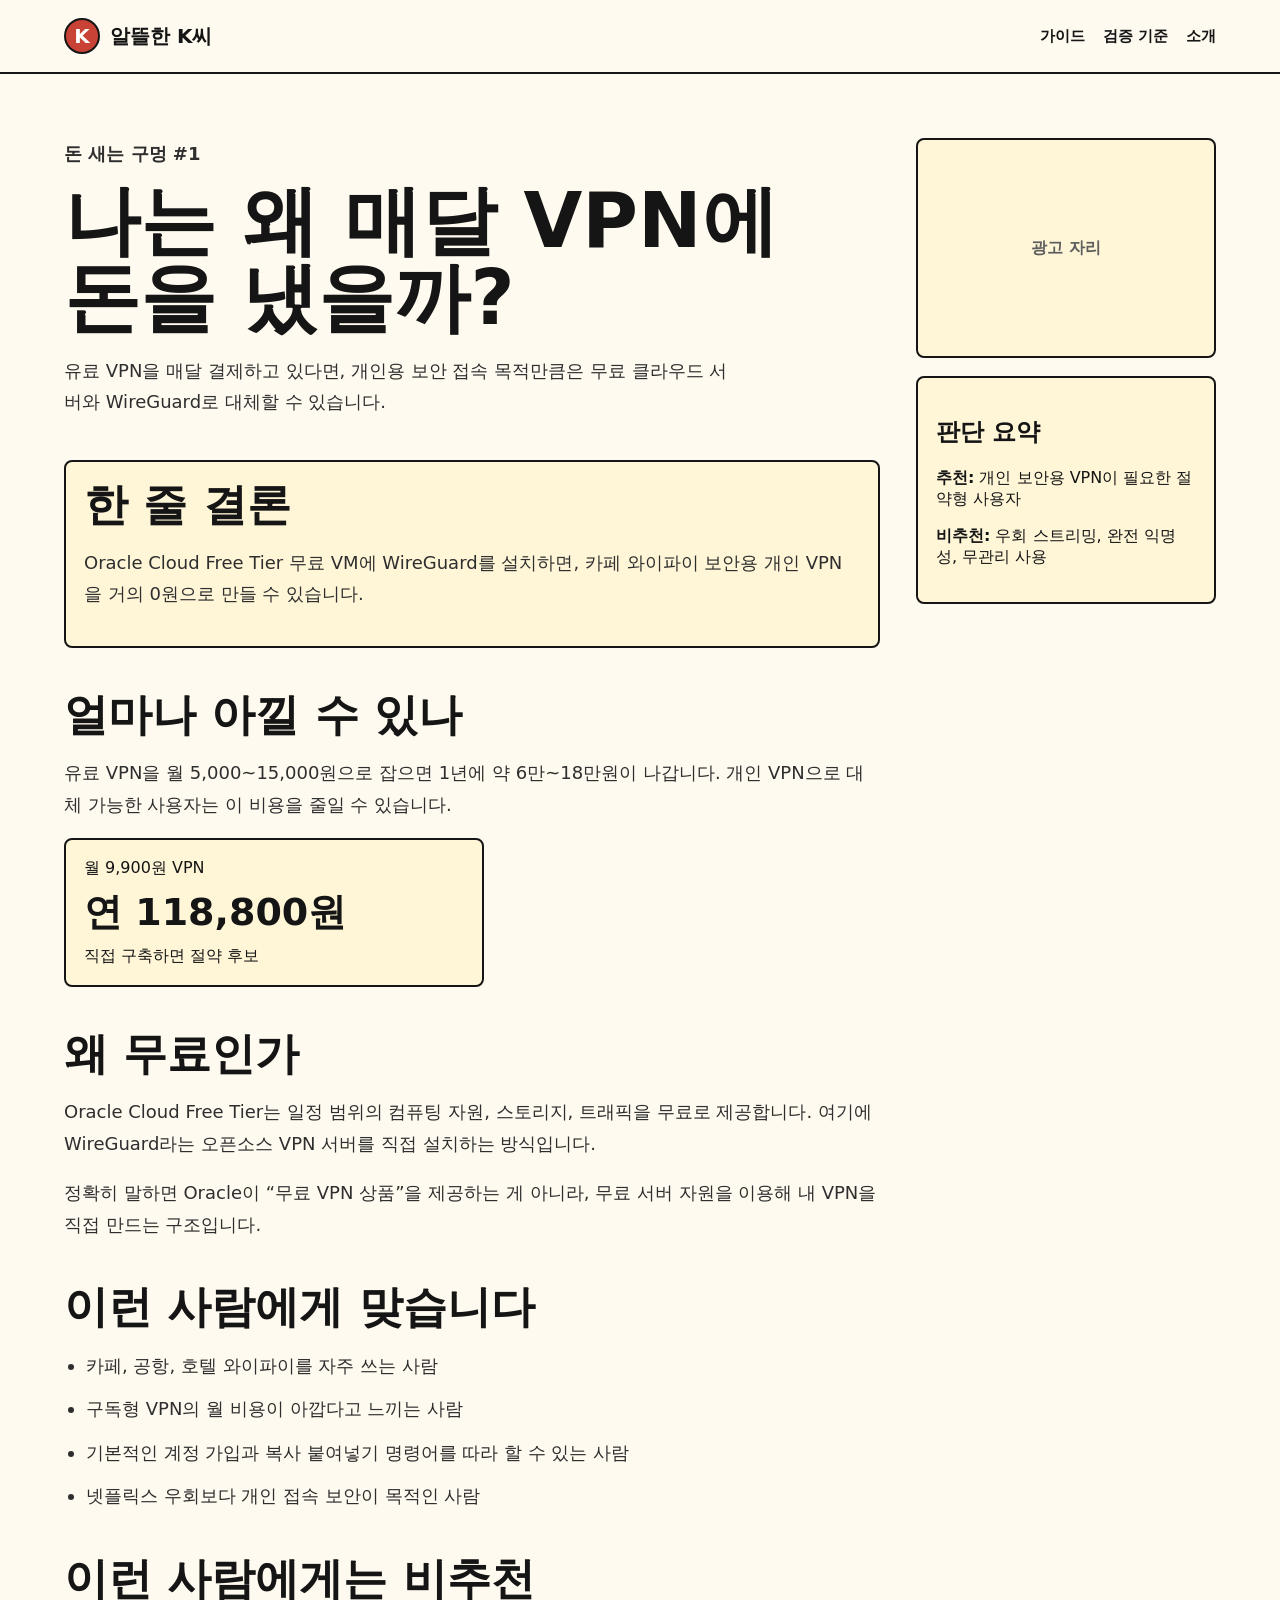
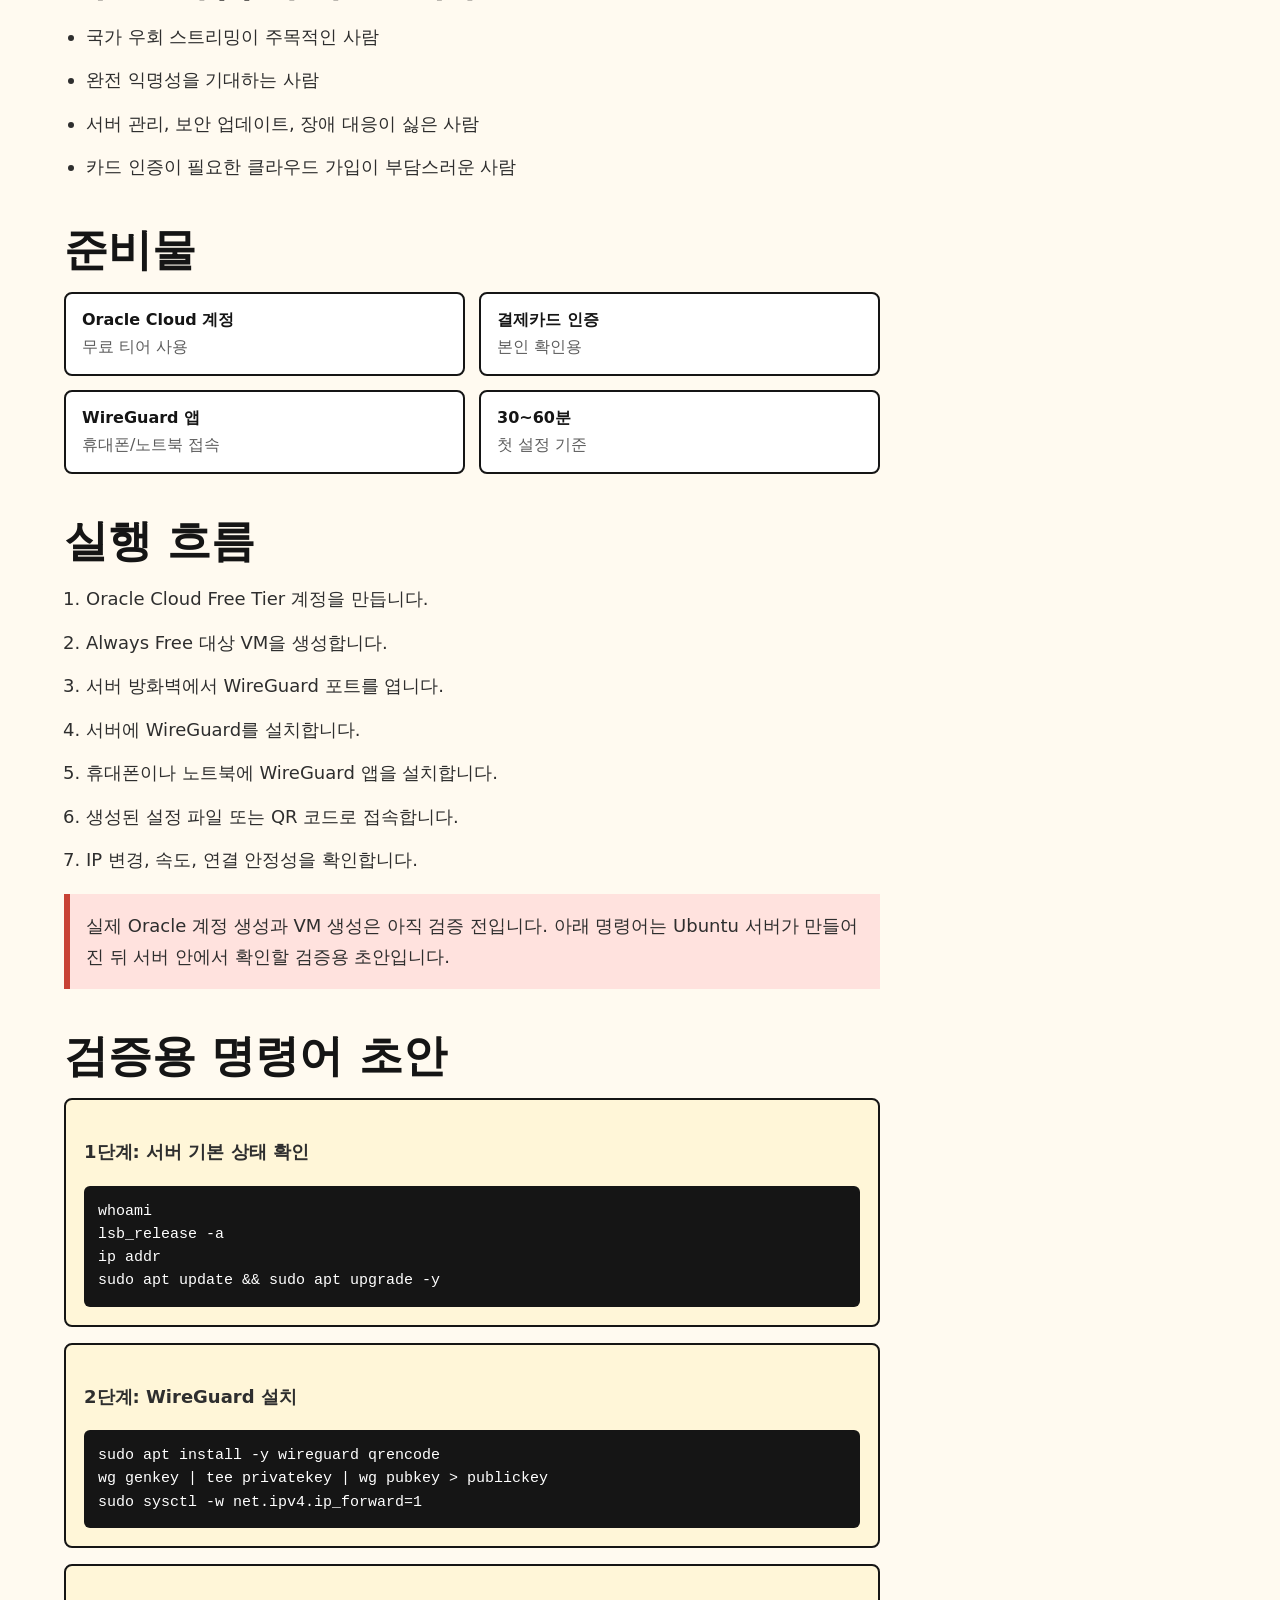
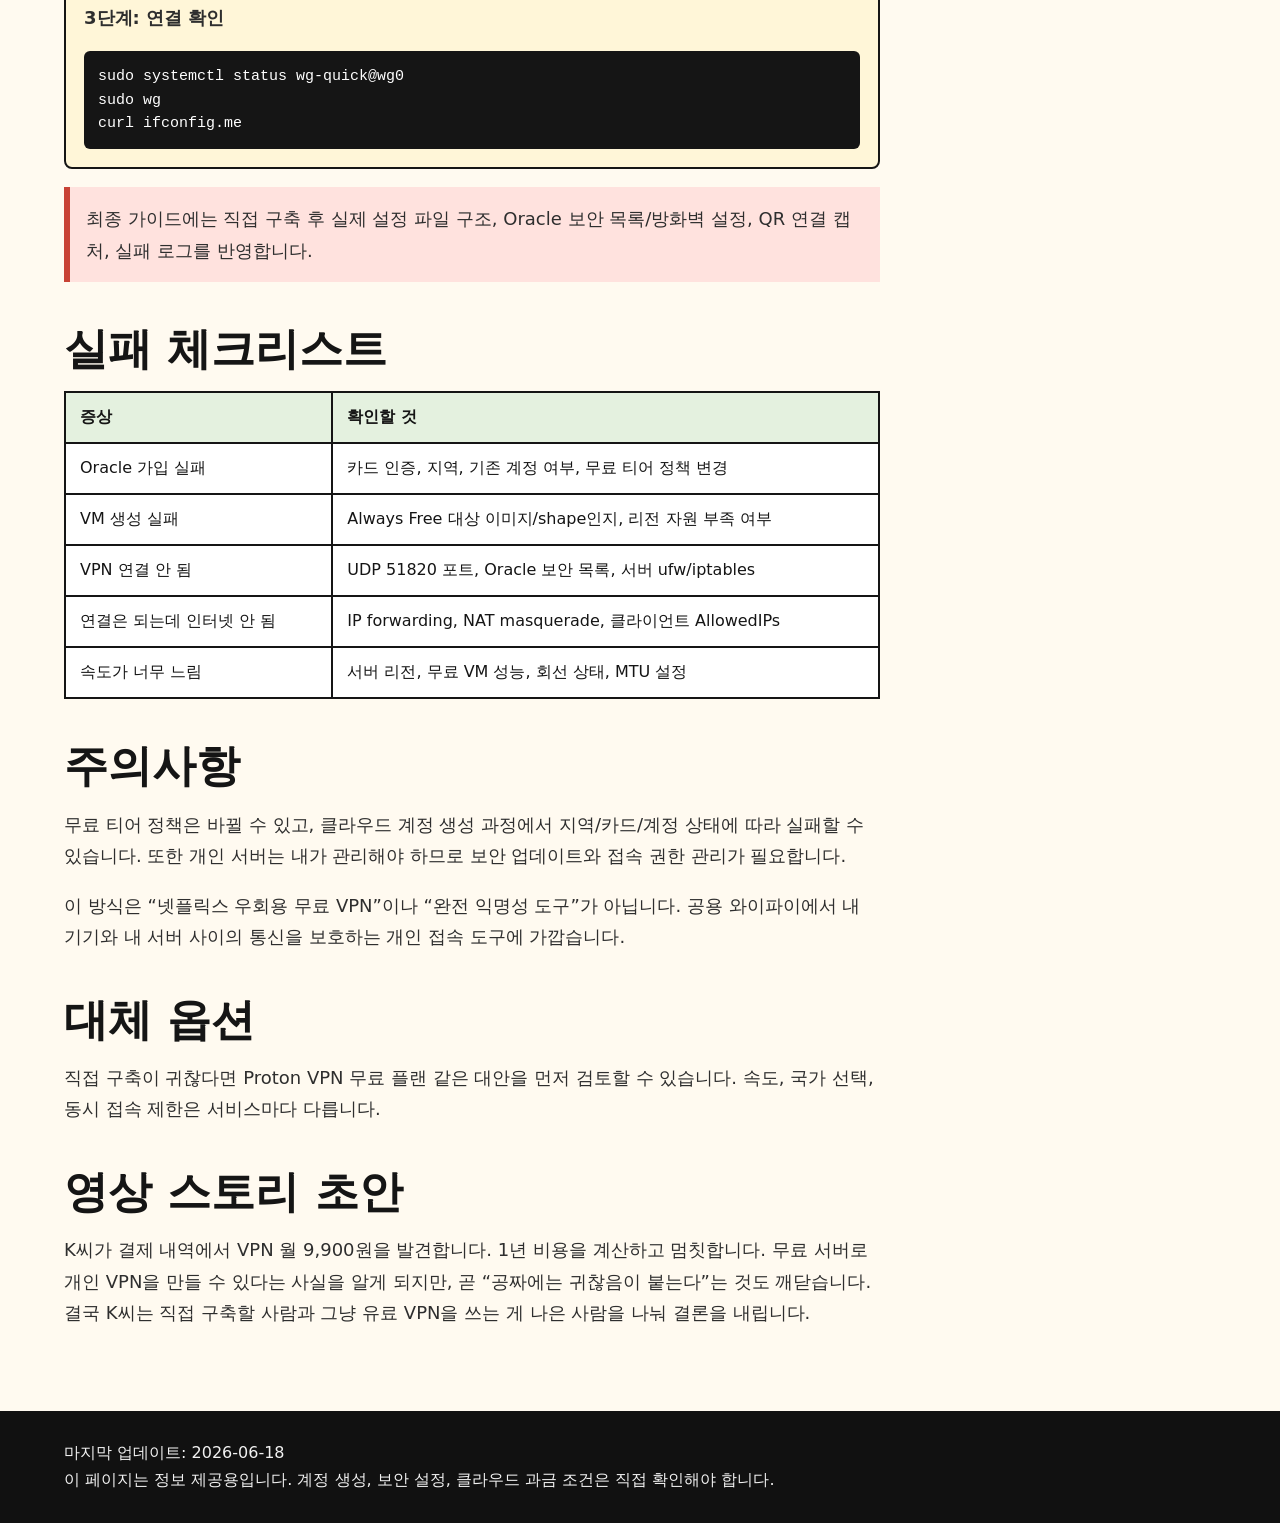
==== guides/oracle-wireguard-vpn.html @ 28476ea3 "Initial frugal K static site" ====
<!doctype html>
<html lang="ko">
  <head>
    <meta charset="utf-8">
    <meta name="viewport" content="width=device-width, initial-scale=1">
    <title>나는 왜 매달 VPN에 돈을 냈을까? | 알뜰한 K씨</title>
    <meta name="description" content="Oracle Cloud Free Tier 무료 VM과 WireGuard로 개인 VPN을 만드는 절약 가이드. 비용, 장단점, 준비물, 실행 흐름을 정리했습니다.">
    <link rel="stylesheet" href="../styles.css">
  </head>
  <body>
    <header class="site-header">
      <a class="brand" href="../index.html" aria-label="알뜰한 K씨 홈">
        <span class="brand-mark">K</span>
        <span>알뜰한 K씨</span>
      </a>
      <nav class="nav" aria-label="주요 메뉴">
        <a href="../index.html#guides">가이드</a>
        <a href="../index.html#method">검증 기준</a>
        <a href="../index.html#about">소개</a>
      </nav>
    </header>

    <main class="article-layout">
      <article class="article">
        <p class="eyebrow">돈 새는 구멍 #1</p>
        <h1>나는 왜 매달 VPN에 돈을 냈을까?</h1>
        <p class="lead">
          유료 VPN을 매달 결제하고 있다면, 개인용 보안 접속 목적만큼은 무료 클라우드 서버와 WireGuard로 대체할 수 있습니다.
        </p>

        <aside class="summary-box">
          <h2>한 줄 결론</h2>
          <p>
            Oracle Cloud Free Tier 무료 VM에 WireGuard를 설치하면, 카페 와이파이 보안용 개인 VPN을 거의 0원으로 만들 수 있습니다.
          </p>
        </aside>

        <section>
          <h2>얼마나 아낄 수 있나</h2>
          <p>
            유료 VPN을 월 5,000~15,000원으로 잡으면 1년에 약 6만~18만원이 나갑니다. 개인 VPN으로 대체 가능한 사용자는 이 비용을 줄일 수 있습니다.
          </p>
          <div class="calc-card">
            <span>월 9,900원 VPN</span>
            <strong>연 118,800원</strong>
            <span>직접 구축하면 절약 후보</span>
          </div>
        </section>

        <section>
          <h2>왜 무료인가</h2>
          <p>
            Oracle Cloud Free Tier는 일정 범위의 컴퓨팅 자원, 스토리지, 트래픽을 무료로 제공합니다. 여기에 WireGuard라는 오픈소스 VPN 서버를 직접 설치하는 방식입니다.
          </p>
          <p>
            정확히 말하면 Oracle이 “무료 VPN 상품”을 제공하는 게 아니라, 무료 서버 자원을 이용해 내 VPN을 직접 만드는 구조입니다.
          </p>
        </section>

        <section>
          <h2>이런 사람에게 맞습니다</h2>
          <ul class="check-list">
            <li>카페, 공항, 호텔 와이파이를 자주 쓰는 사람</li>
            <li>구독형 VPN의 월 비용이 아깝다고 느끼는 사람</li>
            <li>기본적인 계정 가입과 복사 붙여넣기 명령어를 따라 할 수 있는 사람</li>
            <li>넷플릭스 우회보다 개인 접속 보안이 목적인 사람</li>
          </ul>
        </section>

        <section>
          <h2>이런 사람에게는 비추천</h2>
          <ul class="warning-list">
            <li>국가 우회 스트리밍이 주목적인 사람</li>
            <li>완전 익명성을 기대하는 사람</li>
            <li>서버 관리, 보안 업데이트, 장애 대응이 싫은 사람</li>
            <li>카드 인증이 필요한 클라우드 가입이 부담스러운 사람</li>
          </ul>
        </section>

        <section>
          <h2>준비물</h2>
          <div class="step-grid">
            <div><strong>Oracle Cloud 계정</strong><span>무료 티어 사용</span></div>
            <div><strong>결제카드 인증</strong><span>본인 확인용</span></div>
            <div><strong>WireGuard 앱</strong><span>휴대폰/노트북 접속</span></div>
            <div><strong>30~60분</strong><span>첫 설정 기준</span></div>
          </div>
        </section>

        <section>
          <h2>실행 흐름</h2>
          <ol class="steps">
            <li>Oracle Cloud Free Tier 계정을 만듭니다.</li>
            <li>Always Free 대상 VM을 생성합니다.</li>
            <li>서버 방화벽에서 WireGuard 포트를 엽니다.</li>
            <li>서버에 WireGuard를 설치합니다.</li>
            <li>휴대폰이나 노트북에 WireGuard 앱을 설치합니다.</li>
            <li>생성된 설정 파일 또는 QR 코드로 접속합니다.</li>
            <li>IP 변경, 속도, 연결 안정성을 확인합니다.</li>
          </ol>
          <p class="note">
            실제 Oracle 계정 생성과 VM 생성은 아직 검증 전입니다. 아래 명령어는 Ubuntu 서버가 만들어진 뒤 서버 안에서 확인할 검증용 초안입니다.
          </p>
        </section>

        <section>
          <h2>검증용 명령어 초안</h2>
          <div class="command-card">
            <p><strong>1단계: 서버 기본 상태 확인</strong></p>
            <pre><code>whoami
lsb_release -a
ip addr
sudo apt update && sudo apt upgrade -y</code></pre>
          </div>
          <div class="command-card">
            <p><strong>2단계: WireGuard 설치</strong></p>
            <pre><code>sudo apt install -y wireguard qrencode
wg genkey | tee privatekey | wg pubkey > publickey
sudo sysctl -w net.ipv4.ip_forward=1</code></pre>
          </div>
          <div class="command-card">
            <p><strong>3단계: 연결 확인</strong></p>
            <pre><code>sudo systemctl status wg-quick@wg0
sudo wg
curl ifconfig.me</code></pre>
          </div>
          <p class="note">
            최종 가이드에는 직접 구축 후 실제 설정 파일 구조, Oracle 보안 목록/방화벽 설정, QR 연결 캡처, 실패 로그를 반영합니다.
          </p>
        </section>

        <section>
          <h2>실패 체크리스트</h2>
          <table class="trouble-table">
            <thead>
              <tr><th>증상</th><th>확인할 것</th></tr>
            </thead>
            <tbody>
              <tr><td>Oracle 가입 실패</td><td>카드 인증, 지역, 기존 계정 여부, 무료 티어 정책 변경</td></tr>
              <tr><td>VM 생성 실패</td><td>Always Free 대상 이미지/shape인지, 리전 자원 부족 여부</td></tr>
              <tr><td>VPN 연결 안 됨</td><td>UDP 51820 포트, Oracle 보안 목록, 서버 ufw/iptables</td></tr>
              <tr><td>연결은 되는데 인터넷 안 됨</td><td>IP forwarding, NAT masquerade, 클라이언트 AllowedIPs</td></tr>
              <tr><td>속도가 너무 느림</td><td>서버 리전, 무료 VM 성능, 회선 상태, MTU 설정</td></tr>
            </tbody>
          </table>
        </section>

        <section>
          <h2>주의사항</h2>
          <p>
            무료 티어 정책은 바뀔 수 있고, 클라우드 계정 생성 과정에서 지역/카드/계정 상태에 따라 실패할 수 있습니다. 또한 개인 서버는 내가 관리해야 하므로 보안 업데이트와 접속 권한 관리가 필요합니다.
          </p>
          <p>
            이 방식은 “넷플릭스 우회용 무료 VPN”이나 “완전 익명성 도구”가 아닙니다. 공용 와이파이에서 내 기기와 내 서버 사이의 통신을 보호하는 개인 접속 도구에 가깝습니다.
          </p>
        </section>

        <section>
          <h2>대체 옵션</h2>
          <p>
            직접 구축이 귀찮다면 Proton VPN 무료 플랜 같은 대안을 먼저 검토할 수 있습니다. 속도, 국가 선택, 동시 접속 제한은 서비스마다 다릅니다.
          </p>
        </section>

        <section class="video-brief">
          <h2>영상 스토리 초안</h2>
          <p>
            K씨가 결제 내역에서 VPN 월 9,900원을 발견합니다. 1년 비용을 계산하고 멈칫합니다. 무료 서버로 개인 VPN을 만들 수 있다는 사실을 알게 되지만, 곧 “공짜에는 귀찮음이 붙는다”는 것도 깨닫습니다. 결국 K씨는 직접 구축할 사람과 그냥 유료 VPN을 쓰는 게 나은 사람을 나눠 결론을 내립니다.
          </p>
        </section>
      </article>

      <aside class="sidebar">
        <div class="ad-box">광고 자리</div>
        <div class="side-card">
          <h2>판단 요약</h2>
          <p><strong>추천:</strong> 개인 보안용 VPN이 필요한 절약형 사용자</p>
          <p><strong>비추천:</strong> 우회 스트리밍, 완전 익명성, 무관리 사용</p>
        </div>
      </aside>
    </main>

    <footer class="footer">
      <p>마지막 업데이트: 2026-06-18</p>
      <p>이 페이지는 정보 제공용입니다. 계정 생성, 보안 설정, 클라우드 과금 조건은 직접 확인해야 합니다.</p>
    </footer>
  </body>
</html>
---- styles.css ----
:root {
  color-scheme: light;
  --ink: #151515;
  --muted: #5d5d5d;
  --line: #d9d1bf;
  --paper: #fffaf0;
  --field: #e4f1df;
  --yellow: #f3e5a6;
  --red: #c84235;
  --green: #16745b;
  --black: #111111;
  --white: #ffffff;
  font-family: Pretendard, Apple SD Gothic Neo, Malgun Gothic, system-ui, sans-serif;
}

* {
  box-sizing: border-box;
}

body {
  margin: 0;
  background: var(--paper);
  color: var(--ink);
}

a {
  color: inherit;
}

.site-header {
  position: sticky;
  top: 0;
  z-index: 10;
  display: flex;
  align-items: center;
  justify-content: space-between;
  gap: 24px;
  padding: 18px clamp(18px, 5vw, 64px);
  background: rgba(255, 250, 240, 0.94);
  border-bottom: 2px solid var(--ink);
}

.brand,
.nav,
.hero-actions,
.stats,
.step-grid {
  display: flex;
  align-items: center;
}

.brand {
  gap: 10px;
  font-size: 20px;
  font-weight: 900;
  text-decoration: none;
}

.brand-mark {
  display: grid;
  width: 36px;
  height: 36px;
  place-items: center;
  background: var(--red);
  color: var(--white);
  border: 2px solid var(--ink);
  border-radius: 50%;
}

.nav {
  gap: 18px;
  font-size: 15px;
  font-weight: 800;
}

.nav a {
  text-decoration: none;
}

.hero {
  display: grid;
  grid-template-columns: minmax(0, 1.05fr) minmax(320px, 0.95fr);
  gap: clamp(28px, 6vw, 72px);
  align-items: center;
  min-height: 620px;
  padding: 56px clamp(18px, 5vw, 64px) 70px;
  background: #e9f3df;
  border-bottom: 3px solid var(--ink);
}

.hero h1,
.article h1 {
  max-width: 780px;
  margin: 0;
  font-size: clamp(42px, 7vw, 86px);
  line-height: 1.02;
  letter-spacing: 0;
}

.lead {
  max-width: 680px;
  color: #303030;
  font-size: 21px;
  line-height: 1.65;
}

.eyebrow,
.tag {
  margin: 0 0 12px;
  color: var(--red);
  font-size: 14px;
  font-weight: 900;
  letter-spacing: 0;
  text-transform: uppercase;
}

.hero-actions {
  flex-wrap: wrap;
  gap: 12px;
  margin-top: 28px;
}

.button {
  display: inline-flex;
  align-items: center;
  min-height: 48px;
  padding: 0 18px;
  border: 2px solid var(--ink);
  border-radius: 6px;
  font-weight: 900;
  text-decoration: none;
  box-shadow: 4px 4px 0 var(--ink);
}

.primary {
  background: var(--ink);
  color: var(--white);
  box-shadow: 4px 4px 0 var(--red);
}

.secondary {
  background: var(--white);
}

.character-card {
  min-height: 410px;
  background: var(--white);
  border: 3px solid var(--ink);
  border-radius: 8px;
  box-shadow: 10px 10px 0 var(--ink);
  overflow: hidden;
}

.k-scene {
  position: relative;
  min-height: 410px;
  background:
    linear-gradient(90deg, rgba(21, 21, 21, 0.06) 1px, transparent 1px),
    linear-gradient(180deg, #f9f2dc 0 64%, #d9e8cf 64%);
  background-size: 34px 34px, auto;
}

.receipt {
  position: absolute;
  top: 42px;
  left: 36px;
  width: 180px;
  padding: 18px;
  background: #fffdf6;
  border: 2px solid var(--ink);
  transform: rotate(-5deg);
  font-size: 19px;
  font-weight: 900;
  line-height: 1.1;
}

.receipt span {
  display: block;
  margin-top: 8px;
  color: var(--muted);
  font-size: 14px;
}

.stamp {
  position: absolute;
  left: 62px;
  bottom: 66px;
  padding: 10px 14px;
  color: var(--red);
  border: 4px solid var(--red);
  border-radius: 4px;
  font-size: 22px;
  font-weight: 900;
  transform: rotate(-9deg);
}

.k-character {
  position: absolute;
  right: 58px;
  bottom: 44px;
  width: 190px;
  height: 270px;
}

.hair {
  position: absolute;
  top: 0;
  left: 28px;
  width: 126px;
  height: 74px;
  background: var(--ink);
  border-radius: 22px 28px 14px 18px;
}

.face {
  position: absolute;
  top: 42px;
  left: 30px;
  width: 130px;
  height: 136px;
  background: var(--white);
  border: 3px solid var(--ink);
  border-radius: 32px;
}

.glasses {
  position: absolute;
  top: 46px;
  width: 36px;
  height: 28px;
  border: 3px solid var(--ink);
  border-radius: 10px;
}

.glasses.left {
  left: 24px;
}

.glasses.right {
  right: 24px;
}

.eye {
  position: absolute;
  top: 9px;
  left: 13px;
  width: 7px;
  height: 7px;
  background: var(--ink);
  border-radius: 50%;
}

.bridge {
  position: absolute;
  top: 60px;
  left: 59px;
  width: 14px;
  height: 3px;
  background: var(--ink);
}

.mouth {
  position: absolute;
  left: 48px;
  bottom: 30px;
  width: 36px;
  height: 3px;
  background: var(--ink);
}

.body {
  position: absolute;
  left: 44px;
  bottom: 0;
  width: 104px;
  height: 112px;
  background: var(--green);
  border: 3px solid var(--ink);
  border-radius: 28px 28px 8px 8px;
}

.calculator {
  position: absolute;
  right: -4px;
  bottom: 26px;
  width: 58px;
  height: 70px;
  padding-top: 10px;
  background: var(--white);
  border: 3px solid var(--ink);
  border-radius: 8px;
  font-size: 16px;
  font-weight: 900;
  line-height: 1.35;
  text-align: center;
  transform: rotate(5deg);
}

.thought {
  position: absolute;
  right: 28px;
  top: 66px;
  padding: 12px 16px;
  background: var(--white);
  border: 2px solid var(--ink);
  border-radius: 6px;
  font-size: 21px;
  font-weight: 900;
}

.section,
.article-layout {
  padding: 64px clamp(18px, 5vw, 64px);
}

.section-heading {
  margin-bottom: 22px;
}

.section h2,
.article h2 {
  margin: 0 0 18px;
  font-size: clamp(28px, 4vw, 44px);
  line-height: 1.12;
}

.guide-card {
  display: grid;
  grid-template-columns: minmax(0, 1fr) minmax(260px, 360px);
  gap: 28px;
  padding: 28px;
  background: var(--white);
  border: 2px solid var(--ink);
  border-radius: 8px;
  box-shadow: 6px 6px 0 var(--ink);
}

.guide-card h3 {
  margin: 0 0 12px;
  font-size: clamp(26px, 4vw, 42px);
}

.guide-card p,
.about p,
.article p,
.article li {
  color: #2e2e2e;
  font-size: 18px;
  line-height: 1.75;
}

.stats {
  flex-direction: column;
  align-items: stretch;
  gap: 12px;
  margin: 0;
}

.stats div,
.side-card,
.summary-box,
.calc-card,
.command-card,
.ad-box {
  padding: 18px;
  background: #fff6d8;
  border: 2px solid var(--ink);
  border-radius: 8px;
}

.stats dt {
  color: var(--muted);
  font-size: 14px;
  font-weight: 800;
}

.stats dd {
  margin: 4px 0 0;
  font-size: 22px;
  font-weight: 900;
}

.split {
  display: grid;
  grid-template-columns: minmax(260px, 0.8fr) minmax(0, 1.2fr);
  gap: 36px;
  background: var(--ink);
  color: var(--white);
}

.split .eyebrow,
.split .check-list li {
  color: var(--yellow);
}

.check-list,
.warning-list,
.steps {
  margin: 0;
  padding-left: 22px;
}

.check-list li,
.warning-list li,
.steps li {
  margin-bottom: 12px;
}

.about {
  max-width: 920px;
}

.footer {
  padding: 26px clamp(18px, 5vw, 64px);
  background: var(--black);
  color: var(--white);
}

.footer p {
  margin: 6px 0;
  color: #f2f2f2;
}

.article-layout {
  display: grid;
  grid-template-columns: minmax(0, 1fr) 300px;
  gap: 36px;
  align-items: start;
}

.article {
  max-width: 920px;
}

.article h1 {
  font-size: clamp(40px, 6vw, 76px);
}

.article section,
.summary-box,
.video-brief {
  margin-top: 42px;
}

.calc-card {
  display: grid;
  gap: 8px;
  max-width: 420px;
}

.calc-card strong {
  font-size: 38px;
}

.step-grid {
  display: grid;
  grid-template-columns: repeat(2, minmax(0, 1fr));
  gap: 14px;
}

.step-grid div {
  padding: 16px;
  background: var(--white);
  border: 2px solid var(--ink);
  border-radius: 8px;
}

.step-grid strong,
.step-grid span {
  display: block;
}

.step-grid span {
  margin-top: 6px;
  color: var(--muted);
}

.note {
  padding: 16px;
  background: #ffe2de;
  border-left: 6px solid var(--red);
}

.command-card {
  margin-bottom: 16px;
}

.command-card pre {
  overflow-x: auto;
  margin: 12px 0 0;
  padding: 14px;
  background: var(--ink);
  color: var(--white);
  border-radius: 6px;
  font-size: 15px;
  line-height: 1.55;
}

.trouble-table {
  width: 100%;
  border-collapse: collapse;
  background: var(--white);
  border: 2px solid var(--ink);
}

.trouble-table th,
.trouble-table td {
  padding: 14px;
  border: 2px solid var(--ink);
  text-align: left;
  vertical-align: top;
}

.trouble-table th {
  background: var(--field);
}

.sidebar {
  position: sticky;
  top: 92px;
  display: grid;
  gap: 18px;
}

.ad-box {
  display: grid;
  min-height: 220px;
  place-items: center;
  color: var(--muted);
  font-weight: 900;
}

@media (max-width: 860px) {
  .site-header,
  .nav {
    align-items: flex-start;
  }

  .site-header {
    flex-direction: column;
  }

  .hero,
  .guide-card,
  .split,
  .article-layout {
    grid-template-columns: 1fr;
  }

  .hero {
    min-height: auto;
  }

  .character-card {
    min-height: 340px;
  }

  .k-scene {
    min-height: 340px;
  }

  .k-character {
    right: 22px;
    transform: scale(0.86);
    transform-origin: bottom right;
  }

  .receipt {
    left: 18px;
    width: 132px;
  }

  .step-grid {
    grid-template-columns: 1fr;
  }

  .sidebar {
    position: static;
  }
}
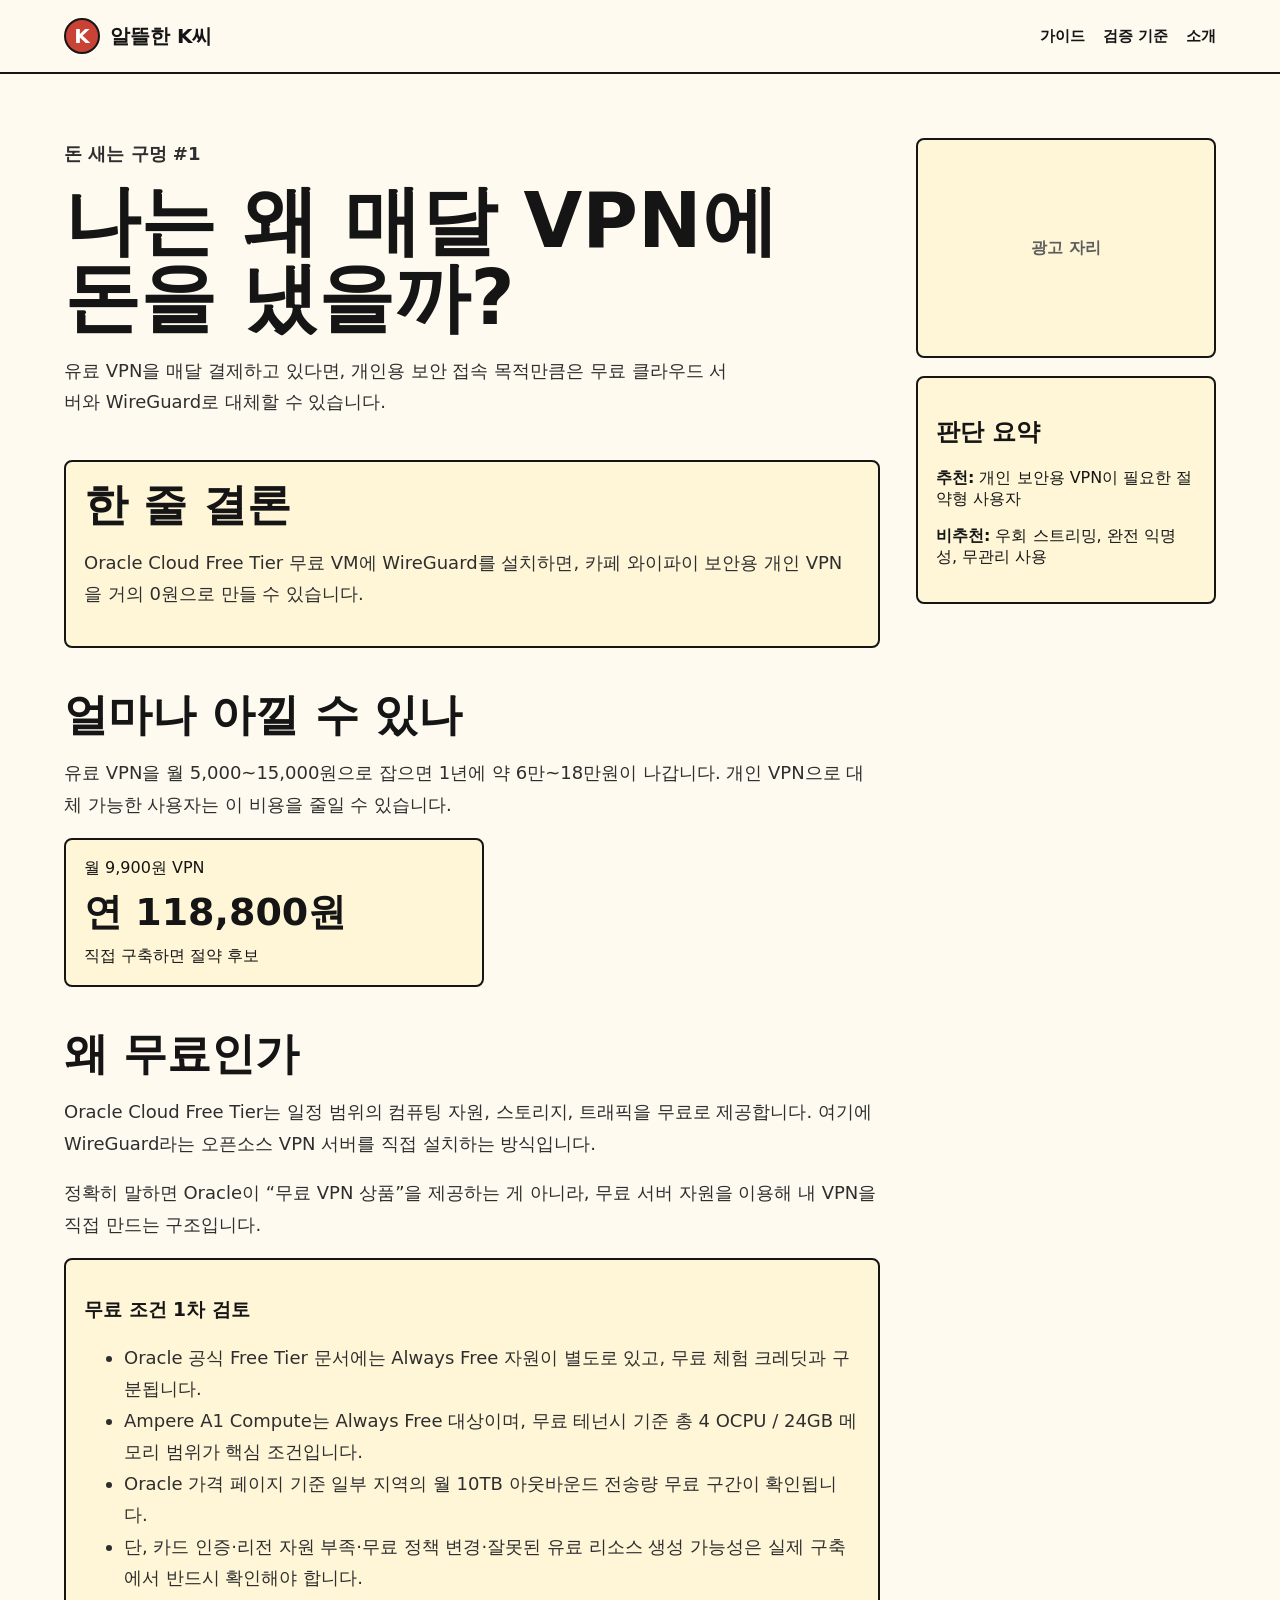
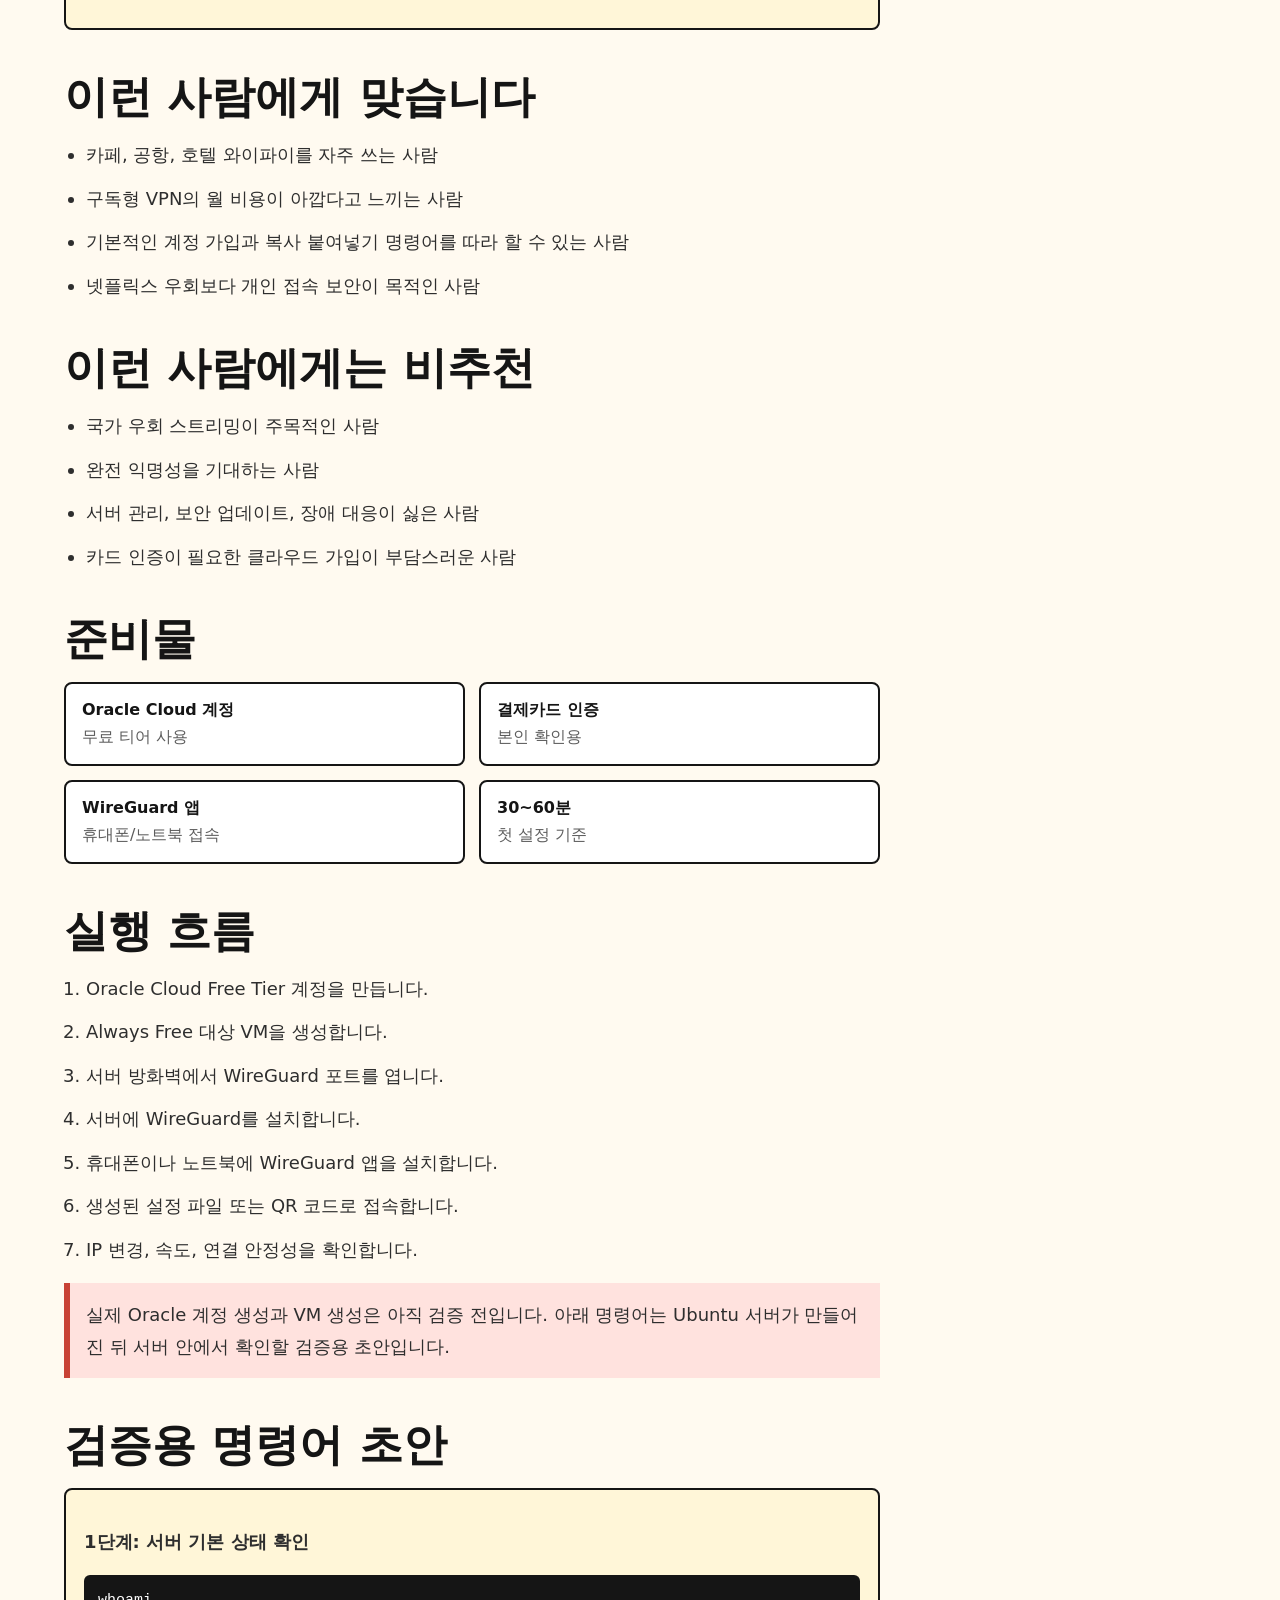
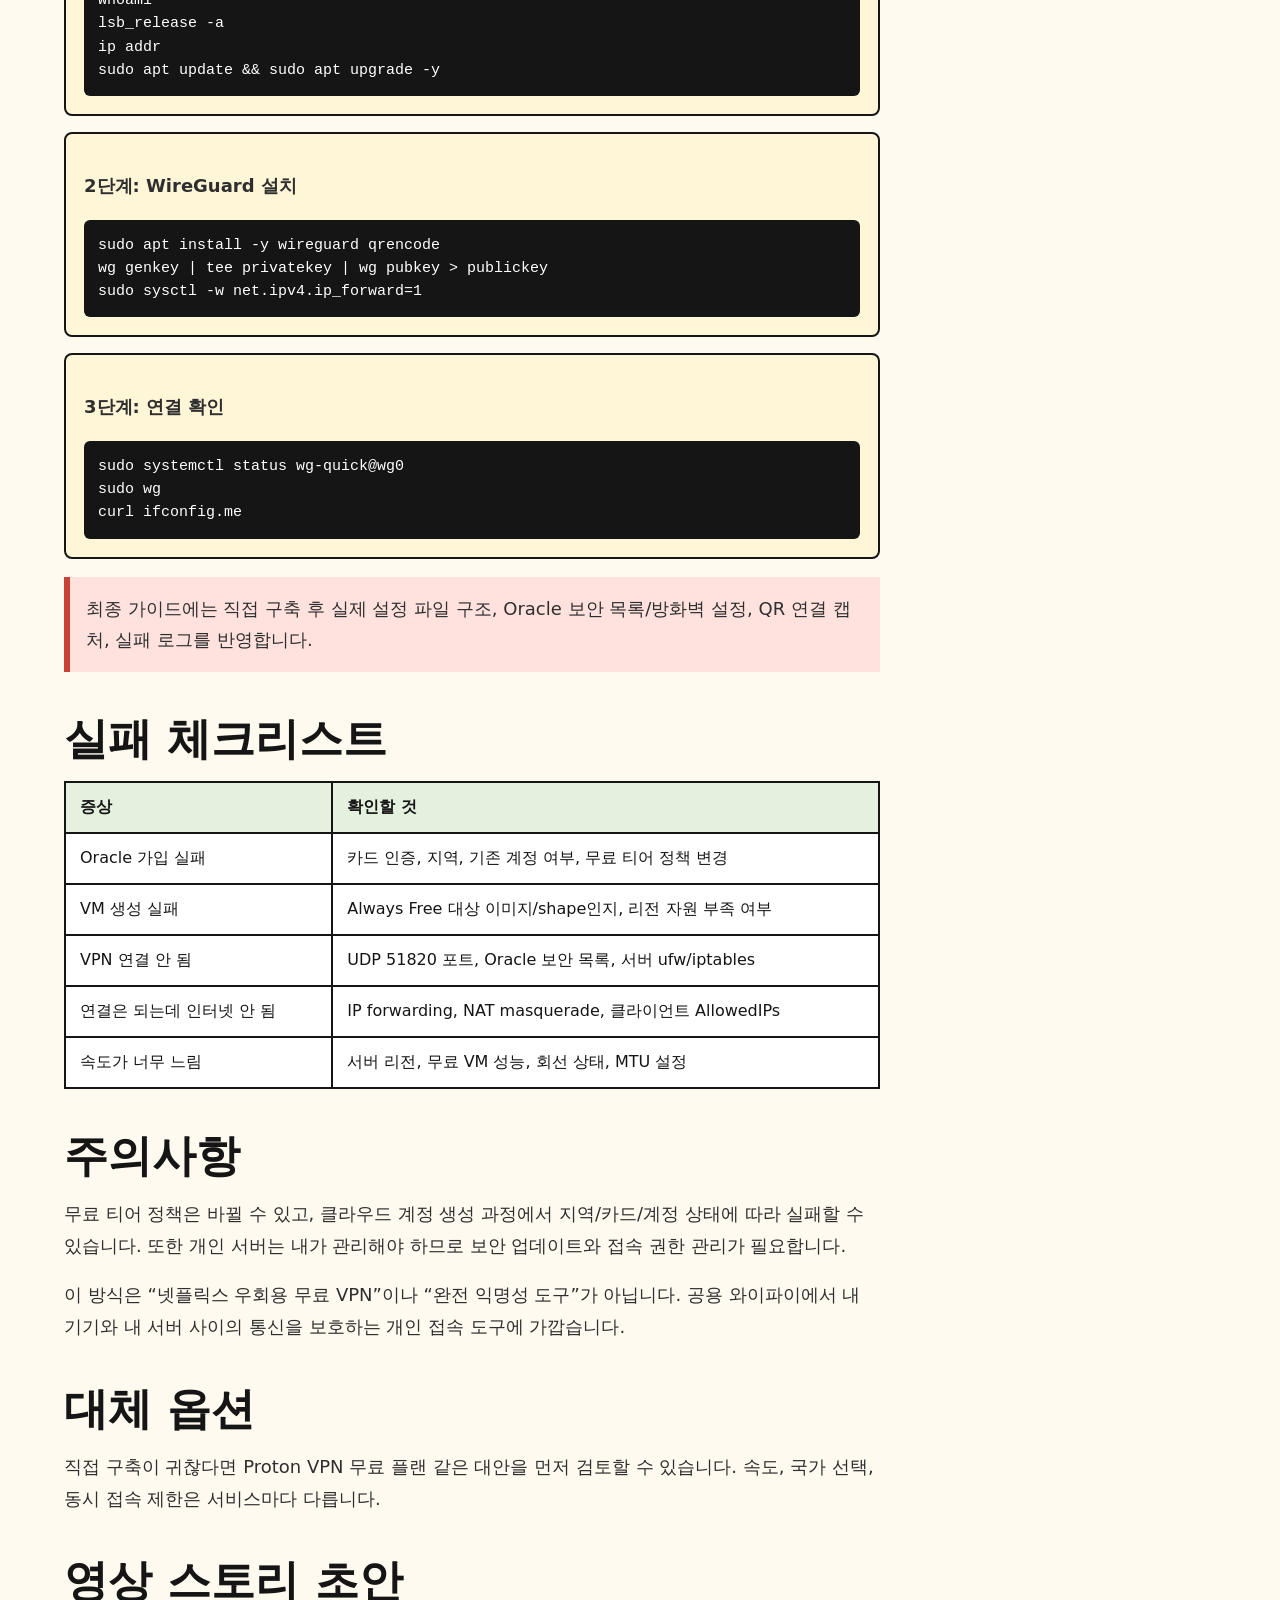
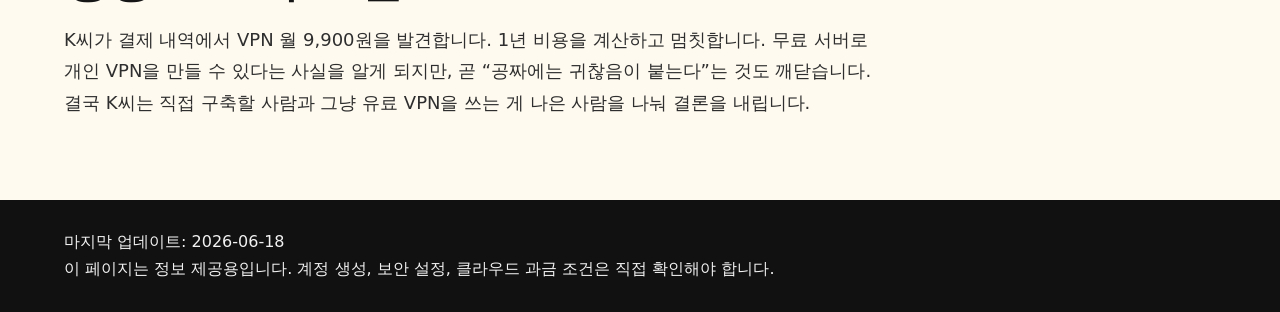
==== commit 340e93aa: "Convert homepage to blog format with private drafts" ====
--- a/guides/oracle-wireguard-vpn.html
+++ b/guides/oracle-wireguard-vpn.html
@@ -55,6 +55,15 @@
           <p>
             정확히 말하면 Oracle이 “무료 VPN 상품”을 제공하는 게 아니라, 무료 서버 자원을 이용해 내 VPN을 직접 만드는 구조입니다.
           </p>
+          <div class="review-box">
+            <h3>무료 조건 1차 검토</h3>
+            <ul>
+              <li>Oracle 공식 Free Tier 문서에는 Always Free 자원이 별도로 있고, 무료 체험 크레딧과 구분됩니다.</li>
+              <li>Ampere A1 Compute는 Always Free 대상이며, 무료 테넌시 기준 총 4 OCPU / 24GB 메모리 범위가 핵심 조건입니다.</li>
+              <li>Oracle 가격 페이지 기준 일부 지역의 월 10TB 아웃바운드 전송량 무료 구간이 확인됩니다.</li>
+              <li>단, 카드 인증·리전 자원 부족·무료 정책 변경·잘못된 유료 리소스 생성 가능성은 실제 구축에서 반드시 확인해야 합니다.</li>
+            </ul>
+          </div>
         </section>
 
         <section>
--- a/styles.css
+++ b/styles.css
@@ -340,6 +340,48 @@
   font-size: clamp(26px, 4vw, 42px);
 }
 
+.section-lead {
+  max-width: 760px;
+  color: #303030;
+  font-size: 18px;
+  line-height: 1.7;
+}
+
+.post-list,
+.idea-grid {
+  display: grid;
+  gap: 22px;
+}
+
+.idea-grid {
+  grid-template-columns: repeat(3, minmax(0, 1fr));
+}
+
+.idea-grid article {
+  padding: 22px;
+  background: var(--white);
+  border: 2px solid var(--ink);
+  border-radius: 8px;
+  box-shadow: 5px 5px 0 var(--ink);
+}
+
+.idea-grid h3 {
+  margin: 14px 0 10px;
+  font-size: 24px;
+  line-height: 1.2;
+}
+
+.status-pill {
+  display: inline-flex;
+  padding: 6px 10px;
+  background: var(--red);
+  color: var(--white);
+  border: 2px solid var(--ink);
+  border-radius: 999px;
+  font-size: 13px;
+  font-weight: 900;
+}
+
 .guide-card p,
 .about p,
 .article p,
@@ -361,6 +403,7 @@
 .summary-box,
 .calc-card,
 .command-card,
+.review-box,
 .ad-box {
   padding: 18px;
   background: #fff6d8;
@@ -543,7 +586,8 @@
   .hero,
   .guide-card,
   .split,
-  .article-layout {
+  .article-layout,
+  .idea-grid {
     grid-template-columns: 1fr;
   }
 
